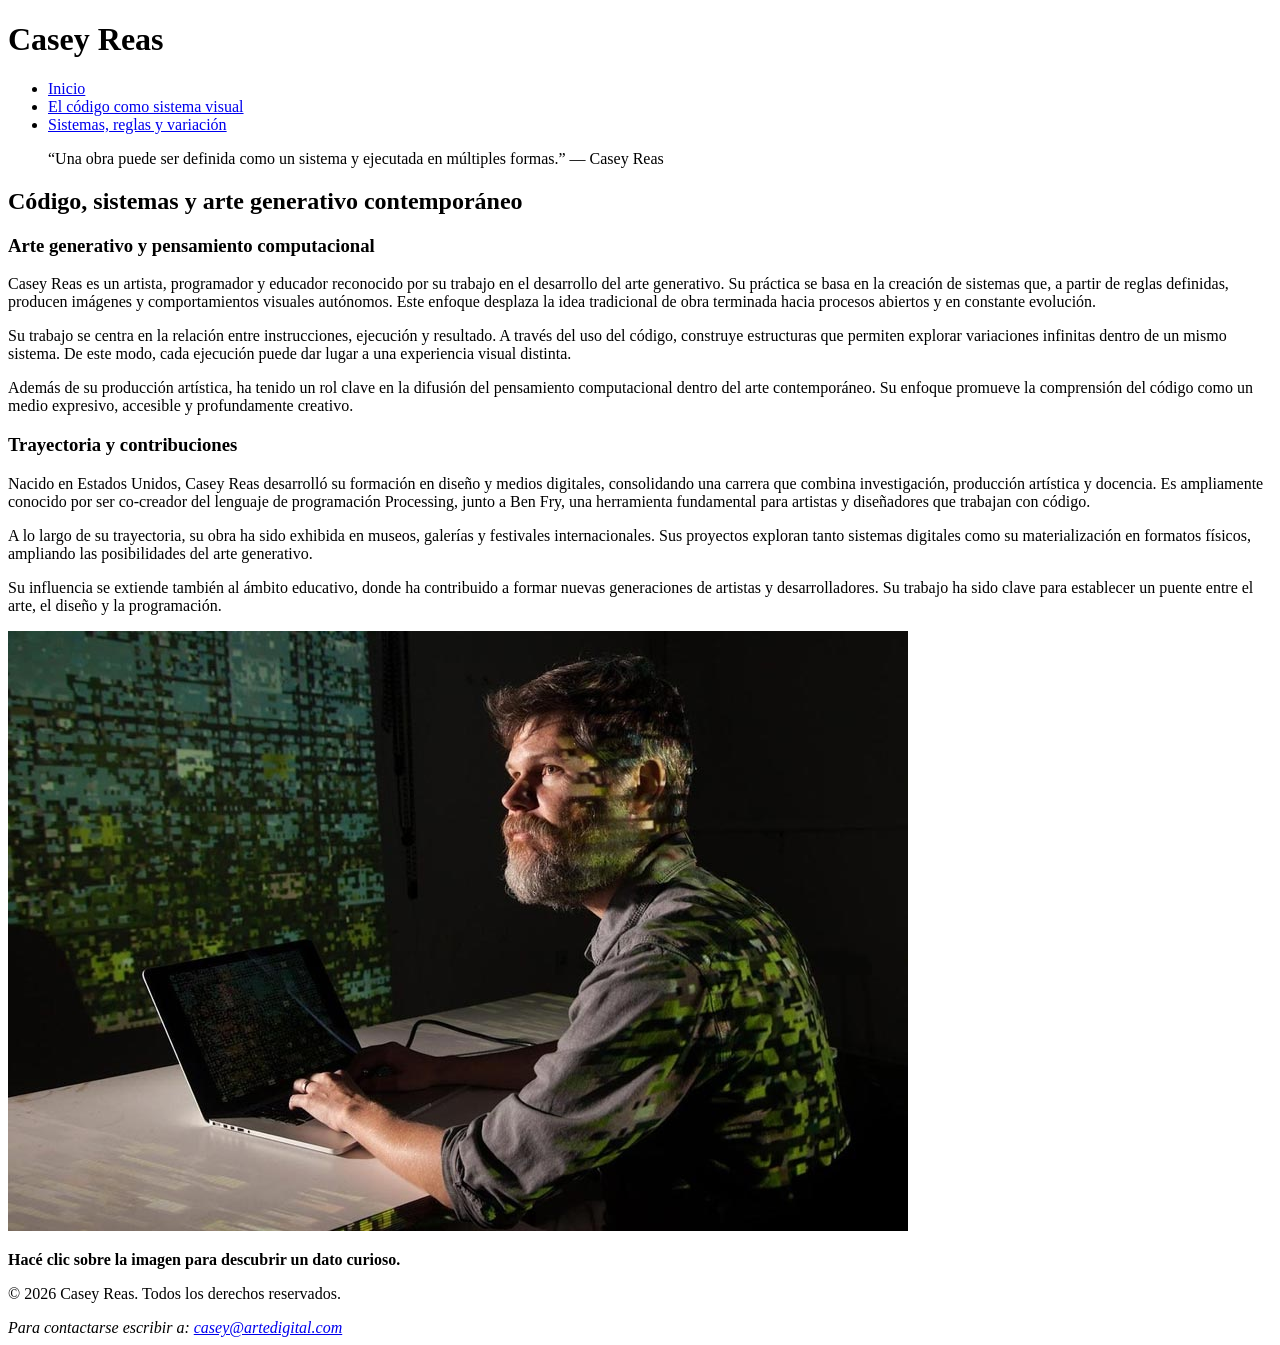
==== index.html @ aa819c11 "Estructura HTML" ====
<!DOCTYPE html>
<html lang="es">

<head>
    <meta charset="UTF-8">

    <!-- Hoja de estilos -->
    <link rel="stylesheet" href="css/estilos.css">

    <!-- Google Fonts -->
   

    <title>Casey Reas | Inicio</title>
</head>

<body>

    <!-- Encabezado del sitio -->
    <header>

        <h1>Casey Reas</h1>

        <!-- Menú de navegación -->
        <nav>
            <ul>
                <li><a href="index.html">Inicio</a></li>
                <li><a href="visual.html">El código como sistema visual</a></li>
                <li><a href="sistema.html">Sistemas, reglas y variación</a></li>
            </ul>
        </nav>

    </header>

    <!-- Contenido main principal -->
    <main>

        <!-- Contenedor principal -->
        <div class="contenedor">

            <!-- Introducción -->
            <section>

                <blockquote>
                    “Una obra puede ser definida como un sistema y ejecutada en múltiples formas.”
                    — Casey Reas
                </blockquote>

                <h2>Código, sistemas y arte generativo contemporáneo</h2>

            </section>

            <!-- Layout de tres columnas -->
            <section class="columnas">

                <!-- Primera columna -->
                <article>

                    <h3>Arte generativo y pensamiento computacional</h3>

                    <p>
                        Casey Reas es un artista, programador y educador reconocido por su trabajo en el desarrollo del
                        arte generativo. Su práctica se basa en la creación de sistemas que, a partir de reglas
                        definidas, producen imágenes y comportamientos visuales autónomos. Este enfoque desplaza la idea
                        tradicional de obra terminada hacia procesos abiertos y en constante evolución.
                    </p>

                    <p>
                        Su trabajo se centra en la relación entre instrucciones, ejecución y resultado. A través del
                        uso del código, construye estructuras que permiten explorar variaciones infinitas dentro de un
                        mismo sistema. De este modo, cada ejecución puede dar lugar a una experiencia visual distinta.
                    </p>

                </article>

                <!-- Segunda columna -->
                <article>

                    <p>
                        Además de su producción artística, ha tenido un rol clave en la difusión del pensamiento
                        computacional dentro del arte contemporáneo. Su enfoque promueve la comprensión del código como
                        un medio expresivo, accesible y profundamente creativo.
                    </p>

                    
                </article>

                <!-- Tercera columna -->
                <article>

                    <h3>Trayectoria y contribuciones</h3>

                    <p>
                        Nacido en Estados Unidos, Casey Reas desarrolló su formación en diseño y medios digitales,
                        consolidando una carrera que combina investigación, producción artística y docencia. Es
                        ampliamente conocido por ser co-creador del lenguaje de programación Processing, junto a Ben
                        Fry, una herramienta fundamental para artistas y diseñadores que trabajan con código.
                    </p>

                    <p>
                        A lo largo de su trayectoria, su obra ha sido exhibida en museos, galerías y festivales
                        internacionales. Sus proyectos exploran tanto sistemas digitales como su materialización en
                        formatos físicos, ampliando las posibilidades del arte generativo.
                    </p>

                    <p>
                        Su influencia se extiende también al ámbito educativo, donde ha contribuido a formar nuevas
                        generaciones de artistas y desarrolladores. Su trabajo ha sido clave para establecer un puente
                        entre el arte, el diseño y la programación.
                    </p>

                </article>

            </section>


            <!-- Fotografía de Casey Reas con dato curioso -->
            <img id="fotoReas" src="img/reas.jpg" alt="Fotografía de Casey Reas">
            <p><strong>Hacé clic sobre la imagen para descubrir un dato curioso.</strong></p>
            <p id="datoCurioso"></p>
            
        </div>

    </main>

    <!-- Pie de página -->
    <footer>

        <p>© 2026 Casey Reas. Todos los derechos reservados.</p>

        <address>
            Para contactarse escribir a:
            <a href="mailto:casey@artedigital.com">casey@artedigital.com</a>
        </address>

    </footer>

</body>

</html>
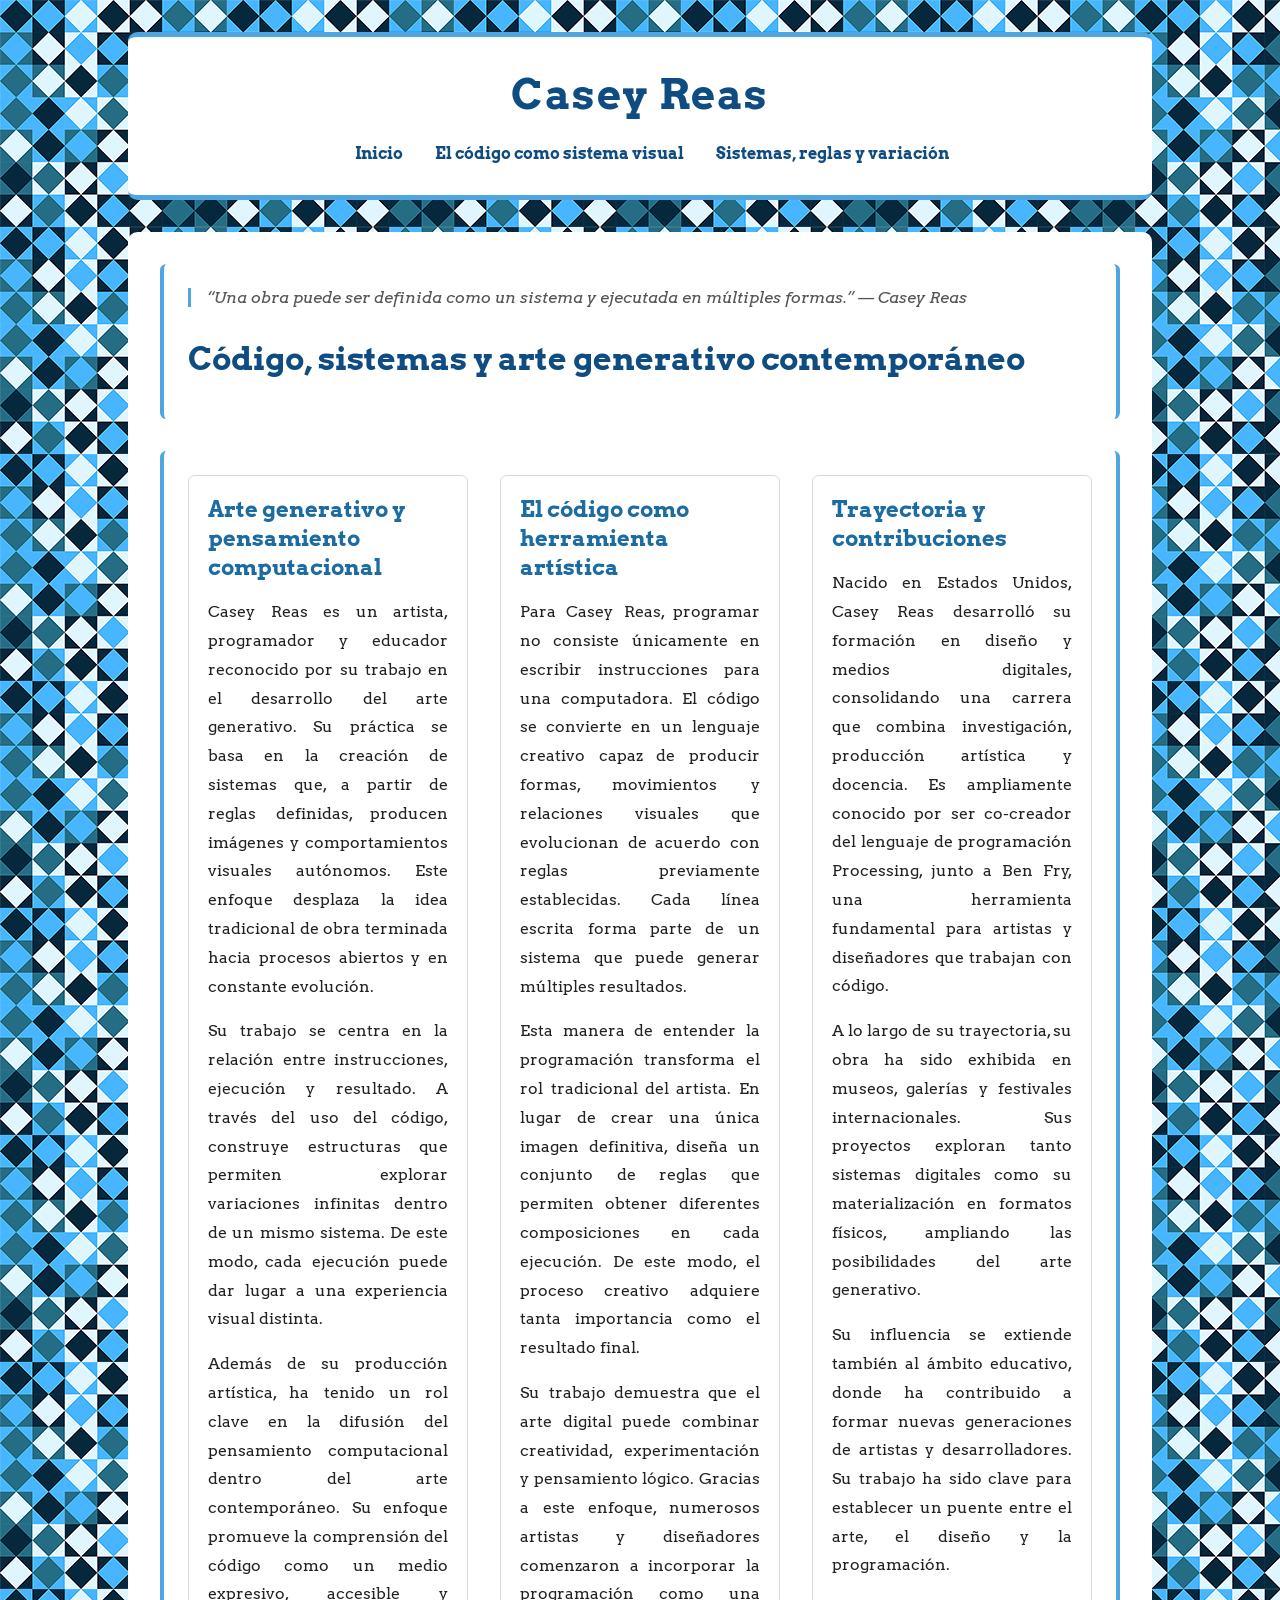
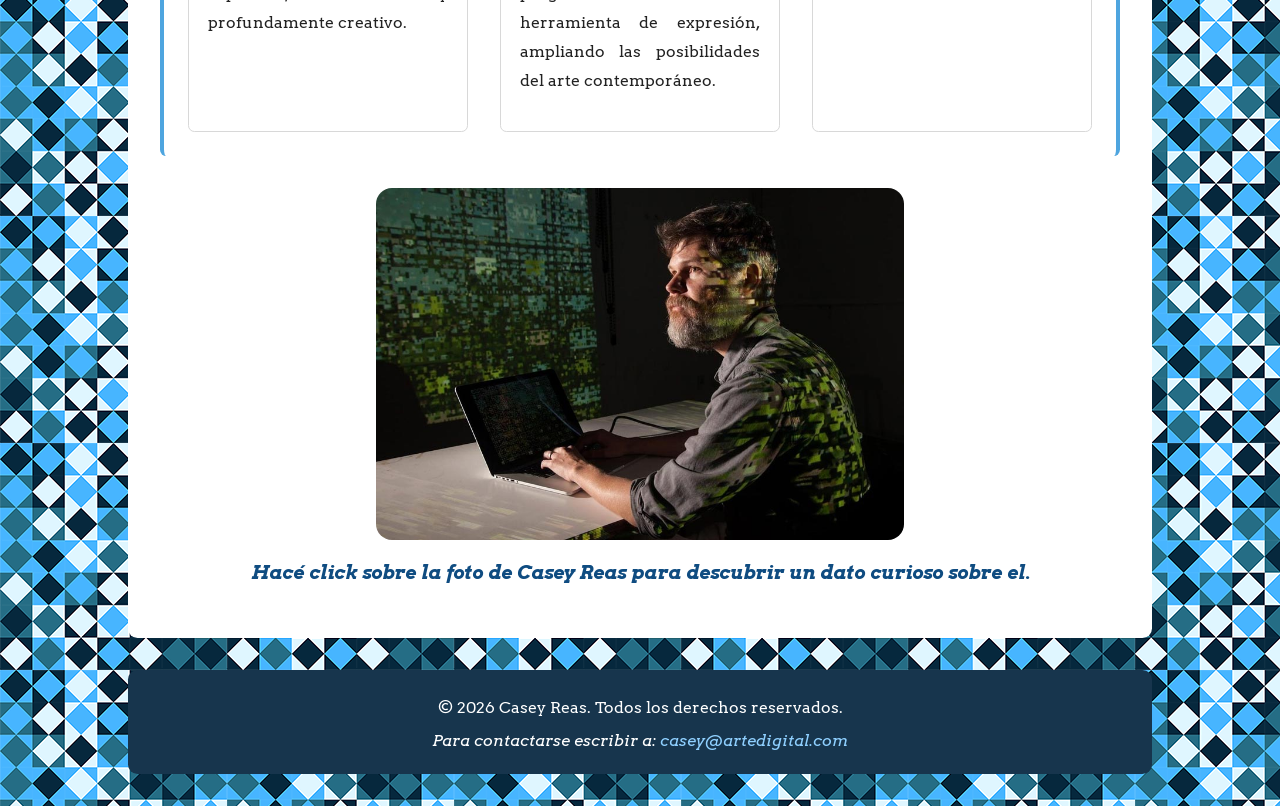
==== commit 8b78c50f: "Incorporación de estilos CSS" ====
--- a/index.html
+++ b/index.html
@@ -8,6 +8,9 @@
     <link rel="stylesheet" href="css/estilos.css">
 
     <!-- Google Fonts -->
+     <link rel="preconnect" href="https://fonts.googleapis.com">
+     <link rel="preconnect" href="https://fonts.gstatic.com" crossorigin>
+     <link href="https://fonts.googleapis.com/css2?family=Arvo:ital,wght@0,400;0,700;1,400;1,700&display=swap" rel="stylesheet">
    
 
     <title>Casey Reas | Inicio</title>
@@ -70,16 +73,37 @@
                         mismo sistema. De este modo, cada ejecución puede dar lugar a una experiencia visual distinta.
                     </p>
 
+                    <p>
+                        Además de su producción artística, ha tenido un rol clave en la difusión del pensamiento
+                        computacional dentro del arte contemporáneo. Su enfoque promueve la comprensión del código como
+                        un medio expresivo, accesible y profundamente creativo.
+                    </p>
+
                 </article>
 
                 <!-- Segunda columna -->
                 <article>
 
+                     <h3>El código como herramienta artística</h3>
+                     <p>
+                        Para Casey Reas, programar no consiste únicamente en escribir instrucciones para una computadora. El código se
+                        convierte en un lenguaje creativo capaz de producir formas, movimientos y relaciones visuales que evolucionan
+                        de acuerdo con reglas previamente establecidas. Cada línea escrita forma parte de un sistema que puede generar
+                        múltiples resultados.
+                    </p>
+
+                     <p>
+                        Esta manera de entender la programación transforma el rol tradicional del artista. En lugar de crear una única
+                        imagen definitiva, diseña un conjunto de reglas que permiten obtener diferentes composiciones en cada ejecución.
+                        De este modo, el proceso creativo adquiere tanta importancia como el resultado final.
+                    </p>
+
                     <p>
-                        Además de su producción artística, ha tenido un rol clave en la difusión del pensamiento
-                        computacional dentro del arte contemporáneo. Su enfoque promueve la comprensión del código como
-                        un medio expresivo, accesible y profundamente creativo.
+                        Su trabajo demuestra que el arte digital puede combinar creatividad, experimentación y pensamiento lógico.
+                        Gracias a este enfoque, numerosos artistas y diseñadores comenzaron a incorporar la programación como una
+                        herramienta de expresión, ampliando las posibilidades del arte contemporáneo.
                     </p>
+
 
                     
                 </article>
@@ -115,8 +139,8 @@
 
             <!-- Fotografía de Casey Reas con dato curioso -->
             <img id="fotoReas" src="img/reas.jpg" alt="Fotografía de Casey Reas">
-            <p><strong>Hacé clic sobre la imagen para descubrir un dato curioso.</strong></p>
-            <p id="datoCurioso"></p>
+            <p id="datoCurioso"><strong>Hacé click sobre la foto de Casey Reas para descubrir un dato curioso sobre el.</strong></p>
+            
             
         </div>
 
--- a/css/estilos.css
+++ b/css/estilos.css
@@ -0,0 +1,357 @@
+/* ===================== */
+/* Global */
+/* ===================== */
+
+*{
+    margin: 0;
+    padding: 0;
+    box-sizing: border-box;
+}
+
+/* ===================== */
+/* Documento */
+/* ===================== */
+
+body{
+
+    background-image: url("../img/fondo.png");
+    font-family: 'Arvo', sans-serif;
+    color: #222;
+
+}
+
+/* ===================== */
+/* Contenido principal */
+/* ===================== */
+
+main{
+
+    display: flex;
+    justify-content: center;
+
+}
+
+.contenedor{
+
+    width: 80%;
+    max-width: 65rem;
+    margin: 2rem;
+    padding: 2rem;
+    background: rgb(255,255,255);
+    border-radius: 0.6rem;
+
+}
+
+/* ===================== */
+/* Encabezado */
+/* ===================== */
+
+header{
+
+    width: 80%;
+    max-width: 65rem;
+    margin: 2rem auto 0 auto;
+    padding: 2rem;
+    background: rgb(255,255,255);
+    border-radius: 0.6rem;
+    border-top: 0.35rem solid #4ea5df;
+    border-bottom: 0.35rem solid #4ea5df;
+
+}
+
+header h1{
+
+    text-align: center;
+    font-size: 2.6rem;
+    color: #0f4c81;
+    margin-bottom: 1.5rem;
+    letter-spacing: 0.1rem;
+
+}
+
+/* ===================== */
+/* Navegación */
+/* ===================== */
+
+nav ul{
+
+    display: flex;
+    justify-content: center;
+    list-style: none;
+
+}
+
+nav li{
+
+    margin: 0 1rem;
+
+}
+
+nav a{
+
+    text-decoration: none;
+    color: #0f4c81;
+    font-weight: bold;
+    padding-bottom: .3rem;
+    transition: .3s;
+
+}
+
+nav a:hover{
+
+    color: #3ea5f3;
+    border-bottom: .15rem solid #3ea5f3;
+
+}
+
+/* ===================== */
+/* Secciones */
+/* ===================== */
+
+section{
+
+    background: white;
+
+    border-left: .25rem solid #4ea5df;
+    border-right: .25rem solid #4ea5df;
+    border-radius: 0.4rem;
+    padding: 1.5rem;
+    margin-bottom: 2rem;
+
+}
+
+/* ===================== */
+/* Títulos */
+/* ===================== */
+
+h2{
+
+    color: #0f4c81;
+    margin-bottom: 1rem;
+    font-size: 2rem;
+
+}
+
+h3{
+
+    color: #1d6ca1;
+    margin-bottom: 1rem;
+    font-size: 1.4rem;
+
+}
+
+/* ===================== */
+/* Cita */
+/* ===================== */
+
+blockquote{
+
+    border-left: .2rem solid #4ea5df;
+    padding-left: 1rem;
+    margin-bottom: 2rem;
+    font-style: italic;
+    color: #555;
+
+}
+
+/* ===================== */
+/* Texto */
+/* ===================== */
+
+p{
+
+    line-height: 1.8;
+    margin-bottom: 1rem;
+    text-align: justify;
+
+}
+
+/* ===================== */
+/* Layout de tres columnas */
+/* ===================== */
+
+.columnas{
+
+    display: flex;
+    justify-content: space-between;
+
+}
+
+.columnas article{
+
+    width: 31%;
+    padding: 1.2rem;
+    border: .06rem solid #d8d8d8;
+    border-radius: .4rem;
+
+}
+
+/* ===================== */
+/* Layout de dos columnas */
+/* ===================== */
+
+.columnas-2{
+
+    display: flex;
+    justify-content: space-between;
+
+}
+
+.columnas-2 article{
+
+    padding: 1.2rem;
+    border: .06rem solid #d8d8d8;
+    border-radius: .4rem;
+
+}
+
+.columnas-2 article:first-child{
+
+    width: 68%;
+
+}
+
+.columnas-2 article:last-child{
+
+    width: 28%;
+    display: flex;
+    flex-wrap: wrap;
+    justify-content: space-between;
+
+}
+
+/* ===================== */
+/* Imágenes */
+/* ===================== */
+
+img{
+
+    width: 32%;
+    margin-left: 0.5rem;
+    border-radius: 1rem;
+
+}
+
+/* fotoReas */
+
+#fotoReas{
+
+    width: 55%;
+    margin: 1rem auto;
+    cursor: pointer;
+    transition: 0.3s;
+    display: flex;
+    
+   
+}
+
+#fotoReas:hover{
+
+    transform: scale(1.05);  /* //// Aumenta ligeramente el tamaño de la foto al pasar el cursor */
+
+}
+
+
+
+/* ===================== */
+/* Listas */
+/* ===================== */
+
+ul{
+
+    margin-left: 1.5rem;
+
+}
+
+li{
+
+    margin-bottom: 0.5rem;
+
+}
+
+/* ===================== */
+/* Botón */
+/* ===================== */
+
+button{
+
+    padding: .8rem 1.5rem;
+    background: #0f4c81;
+    color: white;
+    border: none;
+    border-radius: .4rem;
+    cursor: pointer;
+    transition: .3s;
+    margin-bottom: 1.5rem;
+
+}
+
+button:hover{
+
+    background: #3182bd;
+
+}
+
+/* ===================== */
+/* Video */
+/* ===================== */
+
+iframe{
+
+    width: 100%;
+    height: 32rem;
+    border: none;
+    border-radius: .4rem;
+
+}
+
+/* ===================== */
+/* Dato curioso */
+/* ===================== */
+
+#datoCurioso{
+
+    margin-top: 1rem;
+    text-align: center;
+    font-style: italic;
+    font-size: 1.2rem;
+    color: #0f4c81;
+
+}
+
+/* ===================== */
+/* Pie de página */
+/* ===================== */
+
+footer{
+
+    width: 80%;
+    max-width: 65rem;
+    margin: 0 auto 2rem auto;
+    padding: 1.5rem;
+    background: #17354d;
+    color: white;
+    text-align: center;
+    border-radius: .6rem;
+
+}
+
+footer p{
+
+    margin-bottom: .5rem;
+    text-align: center;
+
+}
+
+footer a{
+
+    color: #8fd0ff;
+    text-decoration: none;
+
+}
+
+footer a:hover{
+
+    text-decoration: underline;
+
+}
